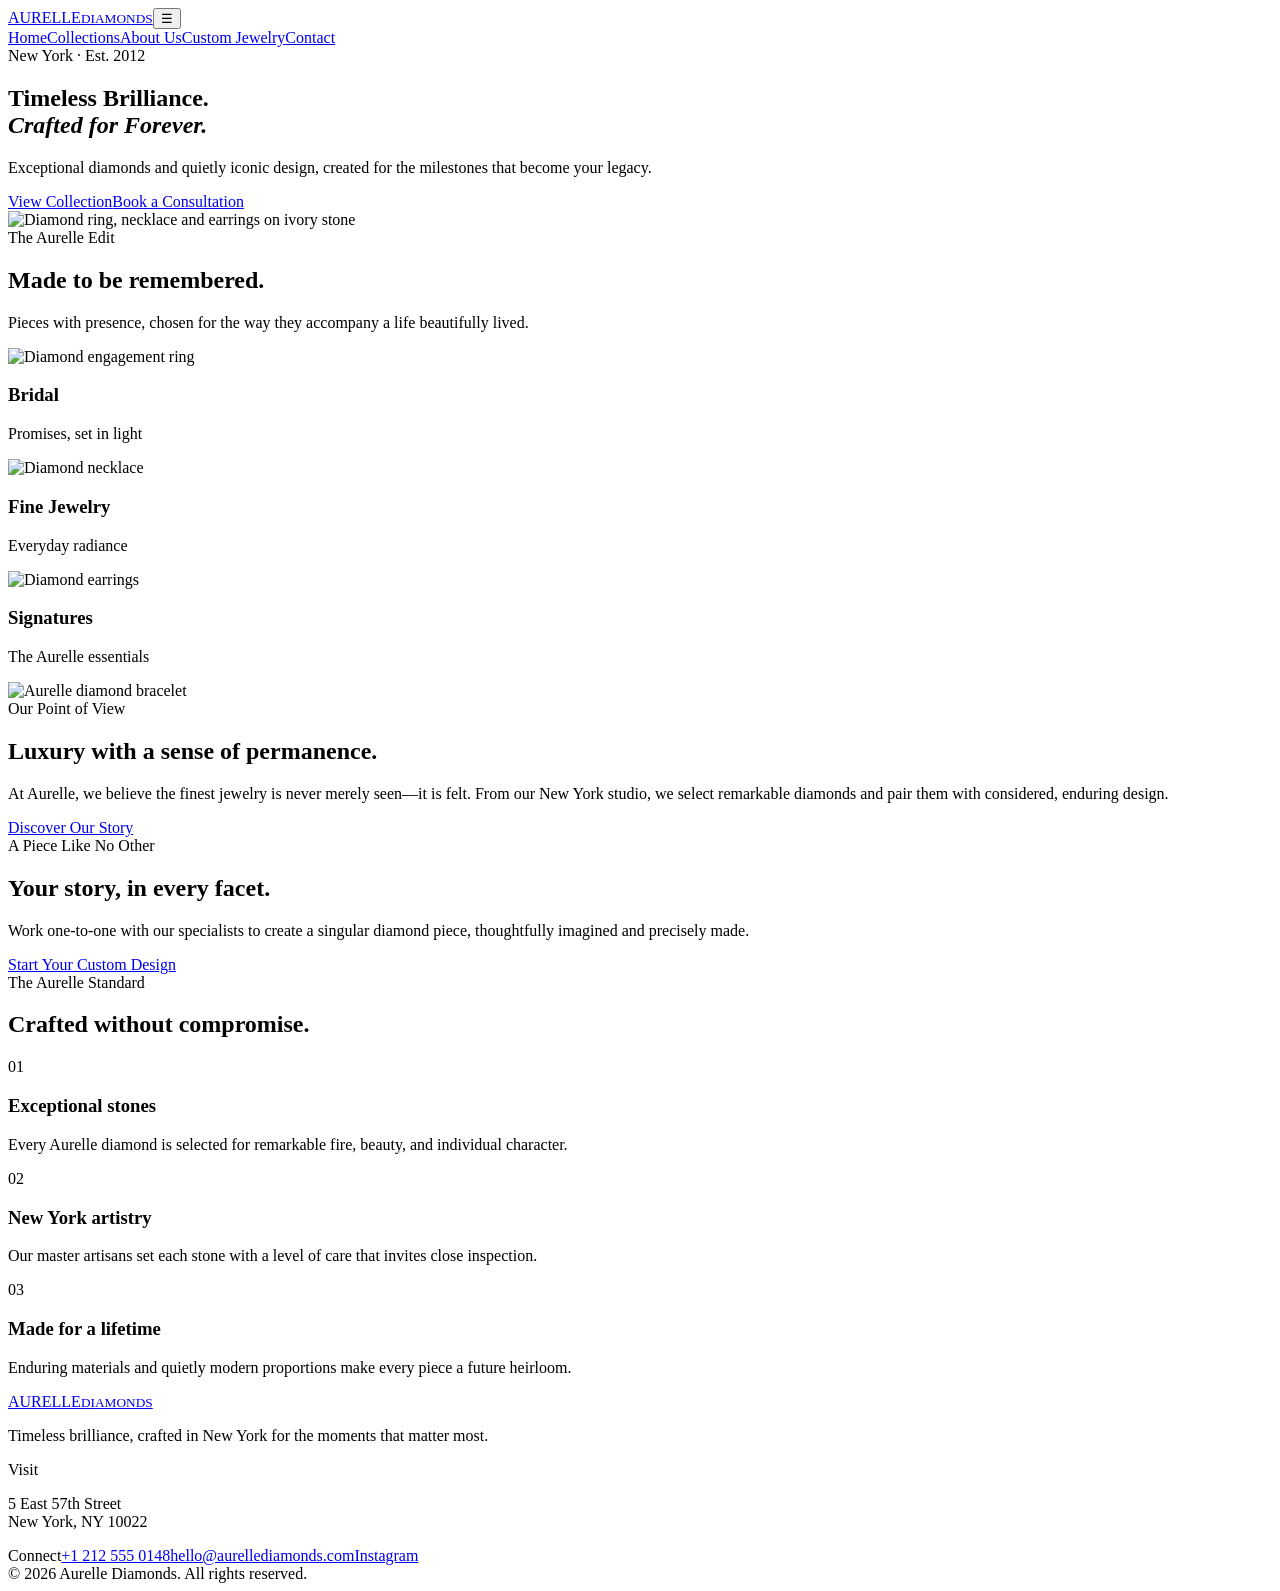
==== index.html @ 7a1c85e7 "Add files via upload" ====
<!doctype html><html lang="en"><head><meta charset="utf-8"><meta name="viewport" content="width=device-width,initial-scale=1"><meta name="description" content="Aurelle Diamonds — timeless diamond jewelry, New York."><title>Aurelle Diamonds | Timeless Brilliance</title><link rel="stylesheet" href="css/style.css"></head><body><header class="nav shell"><a class="brand" href="index.html">AURELLE<small>DIAMONDS</small></a><button class="menu" aria-label="Open navigation">☰</button><nav class="links"><a class="active" href="index.html">Home</a><a href="collections.html">Collections</a><a href="about.html">About Us</a><a href="custom.html">Custom Jewelry</a><a href="contact.html">Contact</a></nav></header><main><section class="hero"><div class="hero-copy fade"><span class="eyebrow">New York · Est. 2012</span><h1>Timeless Brilliance.<br><i>Crafted for Forever.</i></h1><p>Exceptional diamonds and quietly iconic design, created for the milestones that become your legacy.</p><div class="actions"><a class="button gold" href="collections.html">View Collection</a><a class="button" href="contact.html">Book a Consultation</a></div></div><div class="hero-image"><img src="assets/images/aurelle-hero.png" alt="Diamond ring, necklace and earrings on ivory stone"></div></section><section class="section shell"><div class="section-head"><div><span class="eyebrow">The Aurelle Edit</span><h2>Made to be remembered.</h2></div><p>Pieces with presence, chosen for the way they accompany a life beautifully lived.</p></div><div class="cards"><article class="card"><div class="card-image"><img src="assets/images/engagement-ring.png" alt="Diamond engagement ring"></div><div class="card-info"><h3>Bridal</h3><p>Promises, set in light</p></div></article><article class="card"><div class="card-image"><img src="assets/images/necklace.png" alt="Diamond necklace"></div><div class="card-info"><h3>Fine Jewelry</h3><p>Everyday radiance</p></div></article><article class="card"><div class="card-image"><img src="assets/images/earrings.png" alt="Diamond earrings"></div><div class="card-info"><h3>Signatures</h3><p>The Aurelle essentials</p></div></article></div></section><section class="section story"><div class="shell split"><div class="tall-image"><img src="assets/images/bracelet.png" alt="Aurelle diamond bracelet"></div><div><span class="eyebrow">Our Point of View</span><h2>Luxury with a sense of permanence.</h2><p>At Aurelle, we believe the finest jewelry is never merely seen—it is felt. From our New York studio, we select remarkable diamonds and pair them with considered, enduring design.</p><a class="button" href="about.html">Discover Our Story</a></div></div></section><section class="custom"><span class="eyebrow">A Piece Like No Other</span><h2>Your story, in every facet.</h2><p>Work one-to-one with our specialists to create a singular diamond piece, thoughtfully imagined and precisely made.</p><a class="button gold" href="custom.html">Start Your Custom Design</a></section><section class="section shell"><div class="section-head"><div><span class="eyebrow">The Aurelle Standard</span><h2>Crafted without compromise.</h2></div></div><div class="craft"><article><span>01</span><h3>Exceptional stones</h3><p>Every Aurelle diamond is selected for remarkable fire, beauty, and individual character.</p></article><article><span>02</span><h3>New York artistry</h3><p>Our master artisans set each stone with a level of care that invites close inspection.</p></article><article><span>03</span><h3>Made for a lifetime</h3><p>Enduring materials and quietly modern proportions make every piece a future heirloom.</p></article></div></section></main><footer class="footer"><div class="shell footer-grid"><div><a class="brand" href="index.html">AURELLE<small>DIAMONDS</small></a><p>Timeless brilliance, crafted in New York for the moments that matter most.</p></div><div><span class="eyebrow">Visit</span><p>5 East 57th Street<br>New York, NY 10022</p></div><div><span class="eyebrow">Connect</span><a href="tel:+12125550148">+1 212 555 0148</a><a href="mailto:hello@aurellediamonds.com">hello@aurellediamonds.com</a><a href="https://instagram.com" target="_blank" rel="noopener">Instagram</a></div></div><div class="shell copyright">© 2026 Aurelle Diamonds. All rights reserved.</div></footer><script src="js/main.js"></script></body></html>
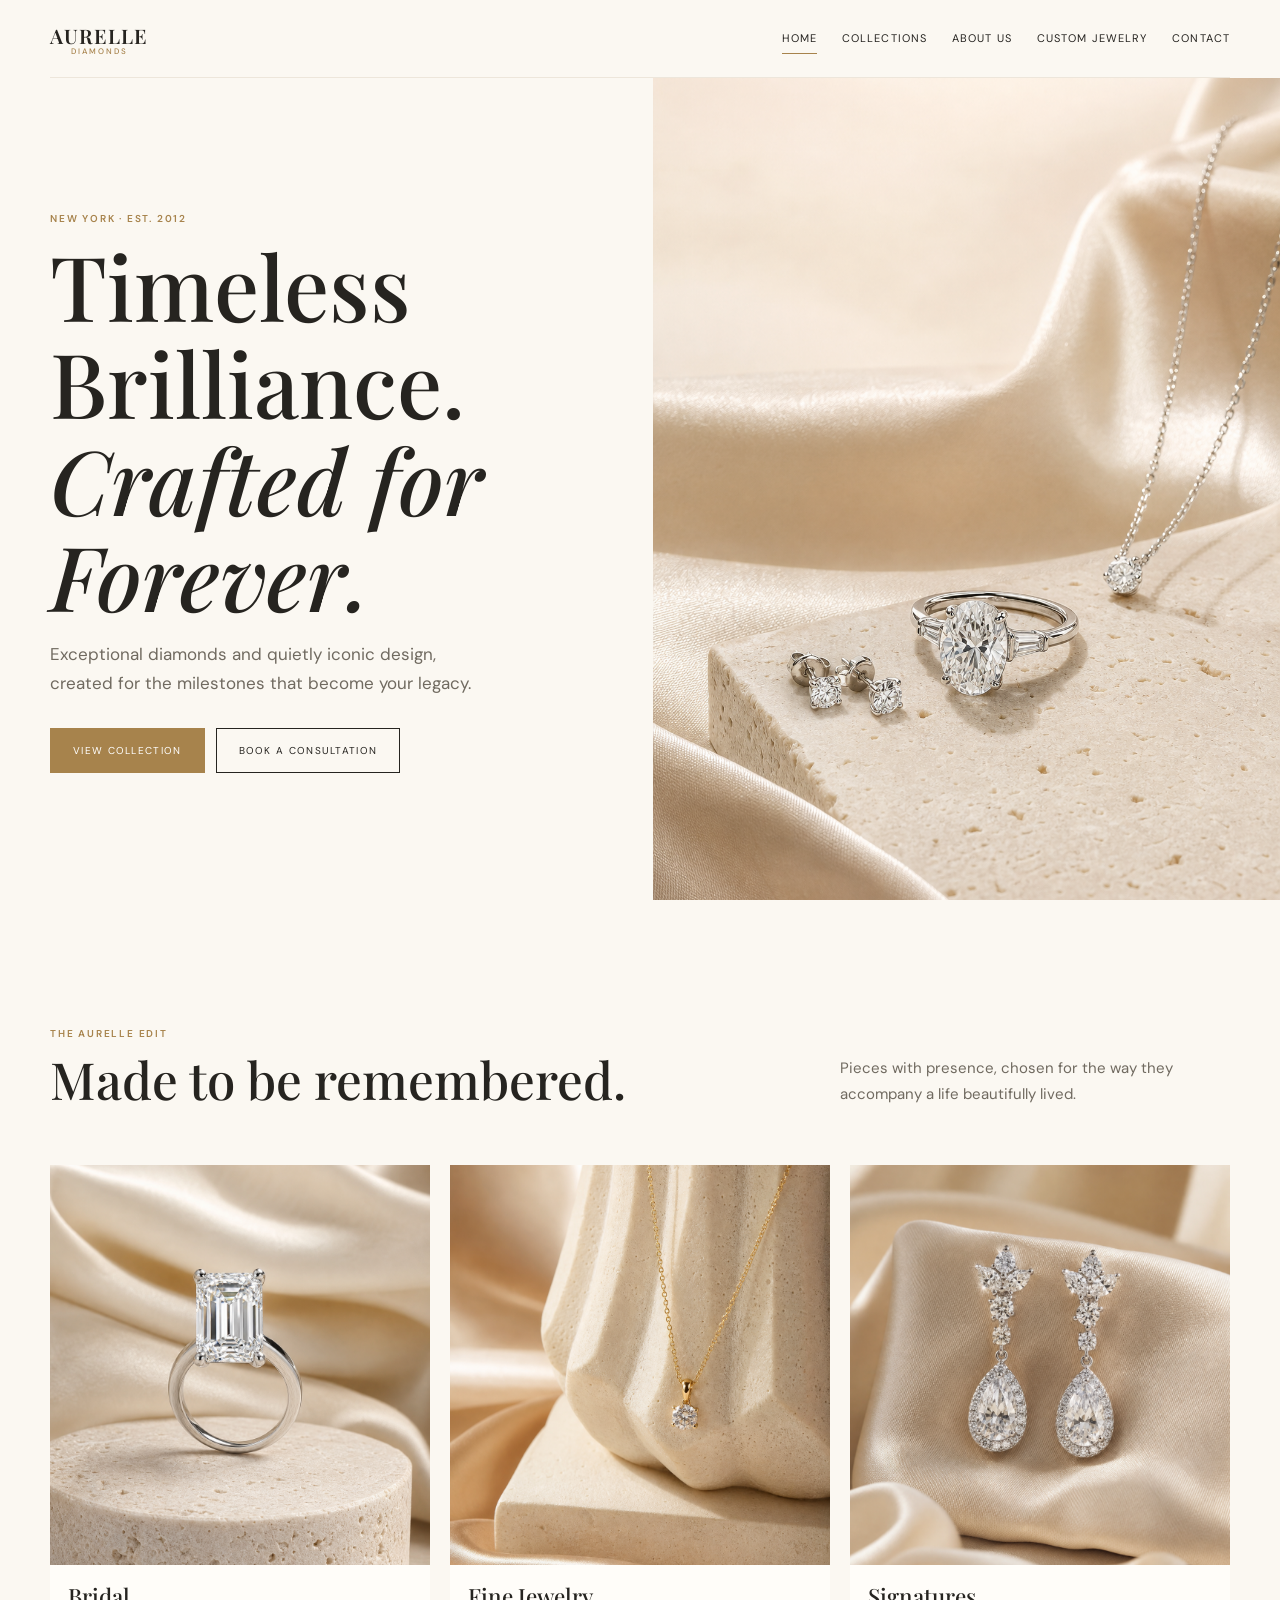
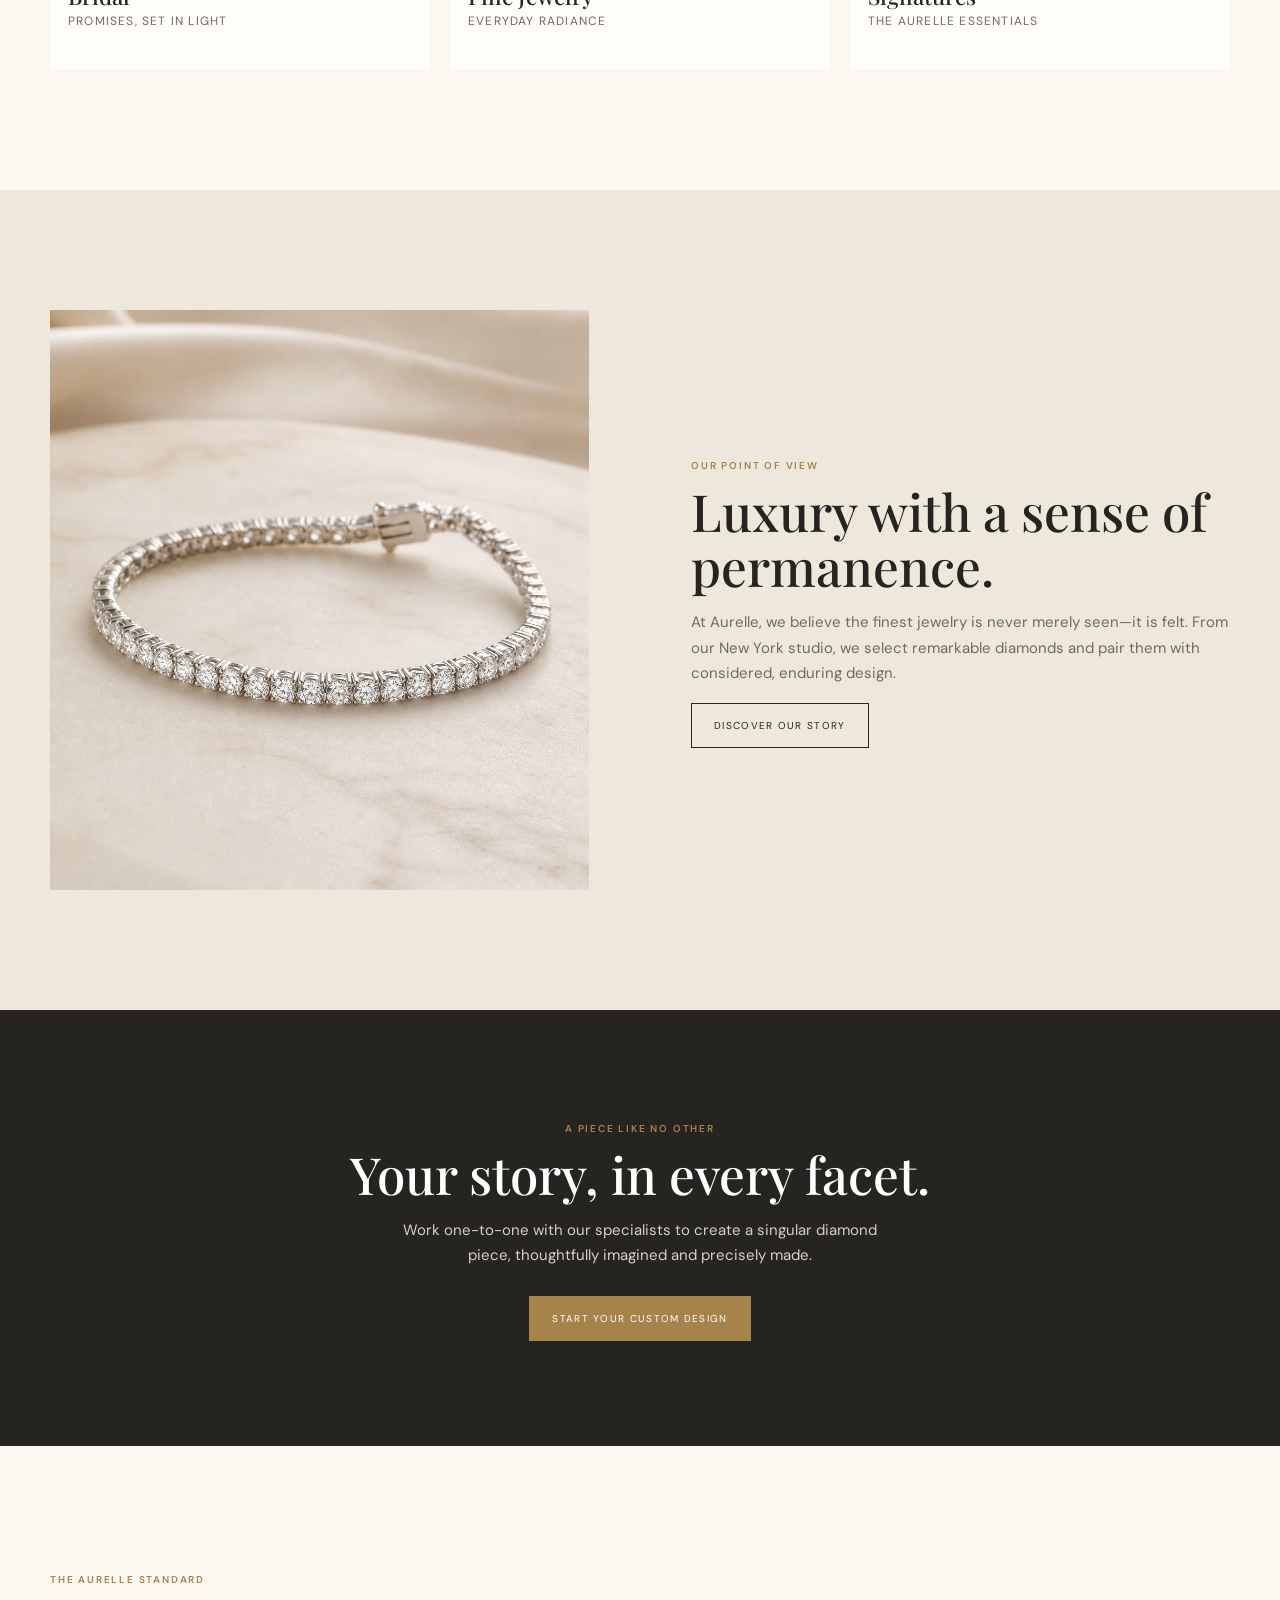
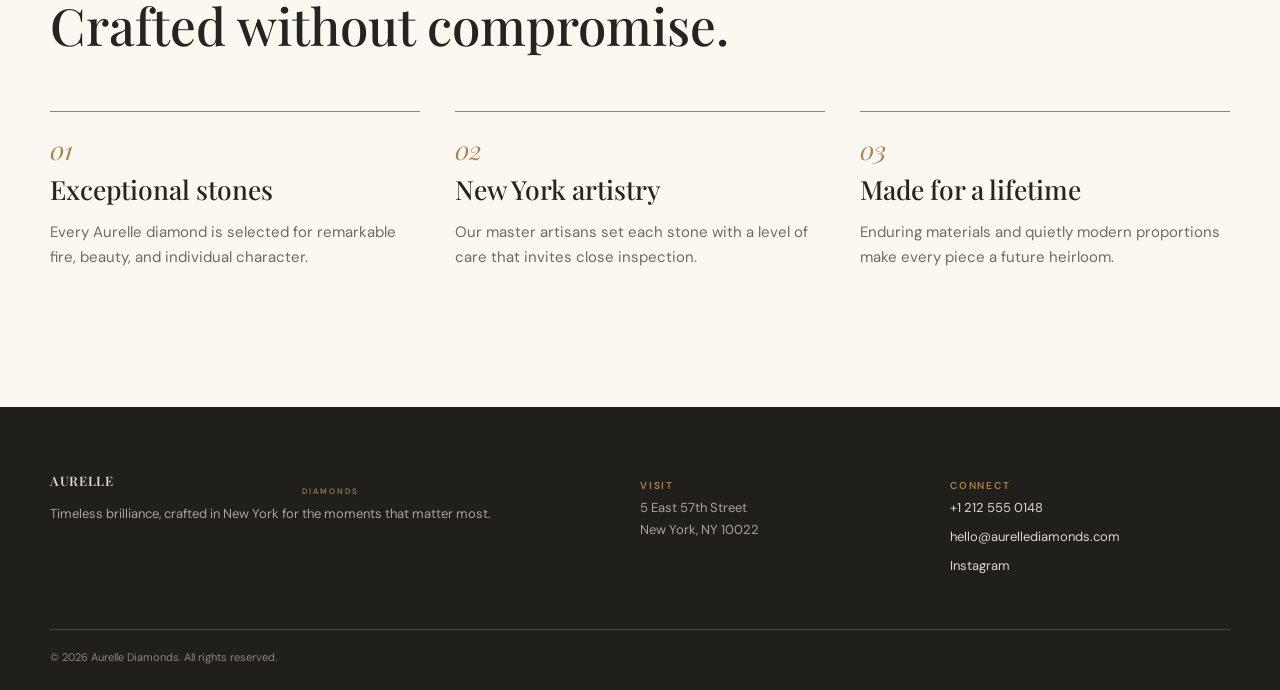
==== commit e69088d8: "Update index.html" ====
--- a/index.html
+++ b/index.html
@@ -1 +1,254 @@
-<!doctype html><html lang="en"><head><meta charset="utf-8"><meta name="viewport" content="width=device-width,initial-scale=1"><meta name="description" content="Aurelle Diamonds — timeless diamond jewelry, New York."><title>Aurelle Diamonds | Timeless Brilliance</title><link rel="stylesheet" href="css/style.css"></head><body><header class="nav shell"><a class="brand" href="index.html">AURELLE<small>DIAMONDS</small></a><button class="menu" aria-label="Open navigation">☰</button><nav class="links"><a class="active" href="index.html">Home</a><a href="collections.html">Collections</a><a href="about.html">About Us</a><a href="custom.html">Custom Jewelry</a><a href="contact.html">Contact</a></nav></header><main><section class="hero"><div class="hero-copy fade"><span class="eyebrow">New York · Est. 2012</span><h1>Timeless Brilliance.<br><i>Crafted for Forever.</i></h1><p>Exceptional diamonds and quietly iconic design, created for the milestones that become your legacy.</p><div class="actions"><a class="button gold" href="collections.html">View Collection</a><a class="button" href="contact.html">Book a Consultation</a></div></div><div class="hero-image"><img src="assets/images/aurelle-hero.png" alt="Diamond ring, necklace and earrings on ivory stone"></div></section><section class="section shell"><div class="section-head"><div><span class="eyebrow">The Aurelle Edit</span><h2>Made to be remembered.</h2></div><p>Pieces with presence, chosen for the way they accompany a life beautifully lived.</p></div><div class="cards"><article class="card"><div class="card-image"><img src="assets/images/engagement-ring.png" alt="Diamond engagement ring"></div><div class="card-info"><h3>Bridal</h3><p>Promises, set in light</p></div></article><article class="card"><div class="card-image"><img src="assets/images/necklace.png" alt="Diamond necklace"></div><div class="card-info"><h3>Fine Jewelry</h3><p>Everyday radiance</p></div></article><article class="card"><div class="card-image"><img src="assets/images/earrings.png" alt="Diamond earrings"></div><div class="card-info"><h3>Signatures</h3><p>The Aurelle essentials</p></div></article></div></section><section class="section story"><div class="shell split"><div class="tall-image"><img src="assets/images/bracelet.png" alt="Aurelle diamond bracelet"></div><div><span class="eyebrow">Our Point of View</span><h2>Luxury with a sense of permanence.</h2><p>At Aurelle, we believe the finest jewelry is never merely seen—it is felt. From our New York studio, we select remarkable diamonds and pair them with considered, enduring design.</p><a class="button" href="about.html">Discover Our Story</a></div></div></section><section class="custom"><span class="eyebrow">A Piece Like No Other</span><h2>Your story, in every facet.</h2><p>Work one-to-one with our specialists to create a singular diamond piece, thoughtfully imagined and precisely made.</p><a class="button gold" href="custom.html">Start Your Custom Design</a></section><section class="section shell"><div class="section-head"><div><span class="eyebrow">The Aurelle Standard</span><h2>Crafted without compromise.</h2></div></div><div class="craft"><article><span>01</span><h3>Exceptional stones</h3><p>Every Aurelle diamond is selected for remarkable fire, beauty, and individual character.</p></article><article><span>02</span><h3>New York artistry</h3><p>Our master artisans set each stone with a level of care that invites close inspection.</p></article><article><span>03</span><h3>Made for a lifetime</h3><p>Enduring materials and quietly modern proportions make every piece a future heirloom.</p></article></div></section></main><footer class="footer"><div class="shell footer-grid"><div><a class="brand" href="index.html">AURELLE<small>DIAMONDS</small></a><p>Timeless brilliance, crafted in New York for the moments that matter most.</p></div><div><span class="eyebrow">Visit</span><p>5 East 57th Street<br>New York, NY 10022</p></div><div><span class="eyebrow">Connect</span><a href="tel:+12125550148">+1 212 555 0148</a><a href="mailto:hello@aurellediamonds.com">hello@aurellediamonds.com</a><a href="https://instagram.com" target="_blank" rel="noopener">Instagram</a></div></div><div class="shell copyright">© 2026 Aurelle Diamonds. All rights reserved.</div></footer><script src="js/main.js"></script></body></html>
+<!DOCTYPE html>
+<html lang="en">
+ <head>
+  <meta charset="utf-8">
+  <meta content="width=device-width,initial-scale=1" name="viewport">
+  <meta content="Aurelle Diamonds &mdash; timeless diamond jewelry, New York." name="description">
+  <title>
+   Aurelle Diamonds | Timeless Brilliance
+  </title>
+  <link href="style.css" rel="stylesheet">
+ </head>
+ <body>
+  <header class="nav shell">
+   <a class="brand" href="index.html">
+    AURELLE
+    <small>
+     DIAMONDS
+    </small>
+   </a>
+   <button aria-label="Open navigation" class="menu">
+    ☰
+   </button>
+   <nav class="links">
+    <a class="active" href="index.html">
+     Home
+    </a>
+    <a href="collections.html">
+     Collections
+    </a>
+    <a href="about.html">
+     About Us
+    </a>
+    <a href="custom.html">
+     Custom Jewelry
+    </a>
+    <a href="contact.html">
+     Contact
+    </a>
+   </nav>
+  </header>
+  <main>
+   <section class="hero">
+    <div class="hero-copy fade">
+     <span class="eyebrow">
+      New York &middot; Est. 2012
+     </span>
+     <h1>
+      Timeless Brilliance.
+      <br>
+      <i>
+       Crafted for Forever.
+      </i>
+     </h1>
+     <p>
+      Exceptional diamonds and quietly iconic design, created for the milestones that become your legacy.
+     </p>
+     <div class="actions">
+      <a class="button gold" href="collections.html">
+       View Collection
+      </a>
+      <a class="button" href="contact.html">
+       Book a Consultation
+      </a>
+     </div>
+    </div>
+    <div class="hero-image">
+     <img alt="Diamond ring, necklace and earrings on ivory stone" src="aurelle-hero.png">
+    </div>
+   </section>
+   <section class="section shell">
+    <div class="section-head">
+     <div>
+      <span class="eyebrow">
+       The Aurelle Edit
+      </span>
+      <h2>
+       Made to be remembered.
+      </h2>
+     </div>
+     <p>
+      Pieces with presence, chosen for the way they accompany a life beautifully lived.
+     </p>
+    </div>
+    <div class="cards">
+     <article class="card">
+      <div class="card-image">
+       <img alt="Diamond engagement ring" src="engagement-ring.png">
+      </div>
+      <div class="card-info">
+       <h3>
+        Bridal
+       </h3>
+       <p>
+        Promises, set in light
+       </p>
+      </div>
+     </article>
+     <article class="card">
+      <div class="card-image">
+       <img alt="Diamond necklace" src="necklace.png">
+      </div>
+      <div class="card-info">
+       <h3>
+        Fine Jewelry
+       </h3>
+       <p>
+        Everyday radiance
+       </p>
+      </div>
+     </article>
+     <article class="card">
+      <div class="card-image">
+       <img alt="Diamond earrings" src="earrings.png">
+      </div>
+      <div class="card-info">
+       <h3>
+        Signatures
+       </h3>
+       <p>
+        The Aurelle essentials
+       </p>
+      </div>
+     </article>
+    </div>
+   </section>
+   <section class="section story">
+    <div class="shell split">
+     <div class="tall-image">
+      <img alt="Aurelle diamond bracelet" src="bracelet.png">
+     </div>
+     <div>
+      <span class="eyebrow">
+       Our Point of View
+      </span>
+      <h2>
+       Luxury with a sense of permanence.
+      </h2>
+      <p>
+       At Aurelle, we believe the finest jewelry is never merely seen&mdash;it is felt. From our New York studio, we select remarkable diamonds and pair them with considered, enduring design.
+      </p>
+      <a class="button" href="about.html">
+       Discover Our Story
+      </a>
+     </div>
+    </div>
+   </section>
+   <section class="custom">
+    <span class="eyebrow">
+     A Piece Like No Other
+    </span>
+    <h2>
+     Your story, in every facet.
+    </h2>
+    <p>
+     Work one-to-one with our specialists to create a singular diamond piece, thoughtfully imagined and precisely made.
+    </p>
+    <a class="button gold" href="custom.html">
+     Start Your Custom Design
+    </a>
+   </section>
+   <section class="section shell">
+    <div class="section-head">
+     <div>
+      <span class="eyebrow">
+       The Aurelle Standard
+      </span>
+      <h2>
+       Crafted without compromise.
+      </h2>
+     </div>
+    </div>
+    <div class="craft">
+     <article>
+      <span>
+       01
+      </span>
+      <h3>
+       Exceptional stones
+      </h3>
+      <p>
+       Every Aurelle diamond is selected for remarkable fire, beauty, and individual character.
+      </p>
+     </article>
+     <article>
+      <span>
+       02
+      </span>
+      <h3>
+       New York artistry
+      </h3>
+      <p>
+       Our master artisans set each stone with a level of care that invites close inspection.
+      </p>
+     </article>
+     <article>
+      <span>
+       03
+      </span>
+      <h3>
+       Made for a lifetime
+      </h3>
+      <p>
+       Enduring materials and quietly modern proportions make every piece a future heirloom.
+      </p>
+     </article>
+    </div>
+   </section>
+  </main>
+  <footer class="footer">
+   <div class="shell footer-grid">
+    <div>
+     <a class="brand" href="index.html">
+      AURELLE
+      <small>
+       DIAMONDS
+      </small>
+     </a>
+     <p>
+      Timeless brilliance, crafted in New York for the moments that matter most.
+     </p>
+    </div>
+    <div>
+     <span class="eyebrow">
+      Visit
+     </span>
+     <p>
+      5 East 57th Street
+      <br>
+      New York, NY 10022
+     </p>
+    </div>
+    <div>
+     <span class="eyebrow">
+      Connect
+     </span>
+     <a href="tel:+12125550148">
+      +1 212 555 0148
+     </a>
+     <a href="mailto:hello@aurellediamonds.com">
+      hello@aurellediamonds.com
+     </a>
+     <a href="https://instagram.com" rel="noopener" target="_blank">
+      Instagram
+     </a>
+    </div>
+   </div>
+   <div class="shell copyright">
+    &copy; 2026 Aurelle Diamonds. All rights reserved.
+   </div>
+  </footer>
+  <script src="main.js">
+  </script>
+ </body>
+</html>
--- a/style.css
+++ b/style.css
@@ -0,0 +1,2 @@
+@import url('https://fonts.googleapis.com/css2?family=DM+Sans:wght@400;500;600&family=Playfair+Display:ital,wght@0,500;0,600;0,700;1,500&display=swap');
+:root{--ivory:#fbf8f2;--paper:#fffdf9;--ink:#262420;--muted:#706a60;--gold:#a7834c;--line:#e7dfd2;--champ:#eee1cc}*{box-sizing:border-box}html{scroll-behavior:smooth}body{margin:0;background:var(--ivory);color:var(--ink);font:15px/1.7 'DM Sans',Arial,sans-serif}a{color:inherit;text-decoration:none}img{display:block;width:100%;object-fit:cover}.shell{width:min(1180px,calc(100% - 48px));margin:auto}.eyebrow{letter-spacing:.18em;text-transform:uppercase;font-size:10px;font-weight:600;color:var(--gold)}h1,h2,h3{font-family:'Playfair Display',Georgia,serif;font-weight:500;line-height:1.08;margin:.4rem 0 1rem}h1{font-size:clamp(3.2rem,7vw,6.5rem)}h2{font-size:clamp(2.3rem,4vw,4.25rem)}h3{font-size:1.65rem}p{margin:0 0 1rem;color:var(--muted)}.nav{height:78px;display:flex;align-items:center;justify-content:space-between;position:sticky;top:0;z-index:20;background:rgba(251,248,242,.92);backdrop-filter:blur(14px);border-bottom:1px solid rgba(231,223,210,.7)}.brand{font:600 1.25rem 'Playfair Display',serif;letter-spacing:.05em}.brand small{font:500 8px 'DM Sans';letter-spacing:.25em;display:block;text-align:center;color:var(--gold);margin-top:-3px}.links{display:flex;align-items:center;gap:25px;font-size:11px;text-transform:uppercase;letter-spacing:.1em}.links a{position:relative}.links a:after{content:'';height:1px;background:var(--gold);left:0;right:0;bottom:-6px;position:absolute;transform:scaleX(0);transition:.25s}.links a:hover:after,.links a.active:after{transform:scaleX(1)}.menu{display:none;background:none;border:0;font-size:22px}.button{display:inline-flex;align-items:center;justify-content:center;padding:13px 22px;border:1px solid var(--ink);font-size:10px;text-transform:uppercase;letter-spacing:.13em;transition:.25s;cursor:pointer;background:transparent}.button:hover{background:var(--ink);color:#fff}.button.gold{background:var(--gold);border-color:var(--gold);color:#fff}.button.gold:hover{background:transparent;color:var(--gold)}.hero{min-height:calc(100vh - 78px);display:grid;grid-template-columns:1.02fr .98fr;align-items:center}.hero-copy{padding:70px min(5vw,80px) 70px max(24px,calc((100vw - 1180px)/2))}.hero-copy p{max-width:430px;font-size:17px}.actions{display:flex;gap:11px;flex-wrap:wrap;margin-top:30px}.hero-image{height:calc(100vh - 78px);min-height:630px;overflow:hidden}.hero-image img{height:100%;transition:transform 1.5s}.hero-image:hover img{transform:scale(1.04)}.section{padding:120px 0}.section-head{display:flex;justify-content:space-between;align-items:end;gap:30px;margin-bottom:42px}.section-head p{max-width:390px}.cards{display:grid;grid-template-columns:repeat(3,1fr);gap:20px}.card{background:var(--paper);overflow:hidden}.card-image{height:400px;overflow:hidden;background:var(--champ)}.card-image img{height:100%;transition:transform .7s}.card:hover img{transform:scale(1.05)}.card-info{padding:19px 18px 22px}.card-info h3{font-size:1.4rem;margin:0 0 3px}.card-info p{font-size:12px;text-transform:uppercase;letter-spacing:.1em}.story{background:#eee7db}.split{display:grid;grid-template-columns:1fr 1fr;gap:clamp(40px,8vw,120px);align-items:center}.tall-image{height:580px}.tall-image img{height:100%}.custom{background:var(--ink);color:#fff;text-align:center;padding:105px 20px}.custom h2,.custom p{color:#fff}.custom p{max-width:520px;margin:0 auto 27px;color:#d7d0c6}.craft{display:grid;grid-template-columns:repeat(3,1fr);gap:35px}.craft article{border-top:1px solid var(--gold);padding-top:20px}.craft span{font:italic 1.6rem 'Playfair Display';color:var(--gold)}.page-intro{padding:110px 0 74px;text-align:center}.page-intro p{max-width:570px;margin:auto;font-size:17px}.products{display:grid;grid-template-columns:repeat(4,1fr);gap:18px}.products .card-image{height:320px}.products .card-info{padding:16px}.products .button{padding:9px 13px;font-size:9px;margin-top:7px}.editorial{background:#f0e7d9}.process{display:grid;grid-template-columns:repeat(3,1fr);gap:28px}.process article{padding:35px 25px;background:var(--paper)}.process b{font:500 3.2rem 'Playfair Display';color:var(--champ)}.contact-grid{display:grid;grid-template-columns:.8fr 1.2fr;gap:70px}.contact-details{border-top:1px solid var(--gold);padding-top:25px}.contact-details a{color:var(--gold)}.form{background:var(--paper);padding:35px}.form label{font-size:10px;letter-spacing:.12em;text-transform:uppercase}.form input,.form textarea{width:100%;border:0;border-bottom:1px solid var(--line);background:transparent;padding:10px 0 13px;margin-bottom:22px;font:inherit;outline:0}.form textarea{height:100px;resize:vertical}.map{height:260px;background:#e8dfd2;display:grid;place-items:center;text-align:center}.map span{font:italic 1.7rem 'Playfair Display'}.footer{background:#201f1c;color:#ddd7cf;padding:65px 0 23px}.footer-grid{display:grid;grid-template-columns:2fr 1fr 1fr;gap:30px;border-bottom:1px solid #49453f;padding-bottom:45px}.footer p{color:#aaa39a;font-size:13px}.footer a{display:block;margin-bottom:7px;font-size:13px}.copyright{font-size:11px;color:#8c867d;margin-top:18px}.fade{animation:rise .8s both}@keyframes rise{from{opacity:0;transform:translateY(20px)}to{opacity:1;transform:translateY(0)}}@media(max-width:800px){.links{display:none;position:absolute;top:78px;left:0;right:0;background:var(--ivory);padding:20px 24px;flex-direction:column;align-items:start}.links.open{display:flex}.menu{display:block}.hero,.split,.contact-grid{grid-template-columns:1fr}.hero-copy{padding:70px 24px}.hero-image{height:65vh;min-height:440px}.section{padding:75px 0}.cards,.craft,.process{grid-template-columns:1fr}.products{grid-template-columns:repeat(2,1fr)}.section-head{display:block}.tall-image{height:440px}.footer-grid{grid-template-columns:1fr}.page-intro{padding:75px 0 45px}}@media(max-width:480px){.shell{width:min(100% - 32px,1180px)}.products{grid-template-columns:1fr}.products .card-image{height:370px}.card-image{height:370px}.nav{height:70px}.hero{min-height:calc(100vh - 70px)}.hero-image{height:55vh;min-height:380px}}
